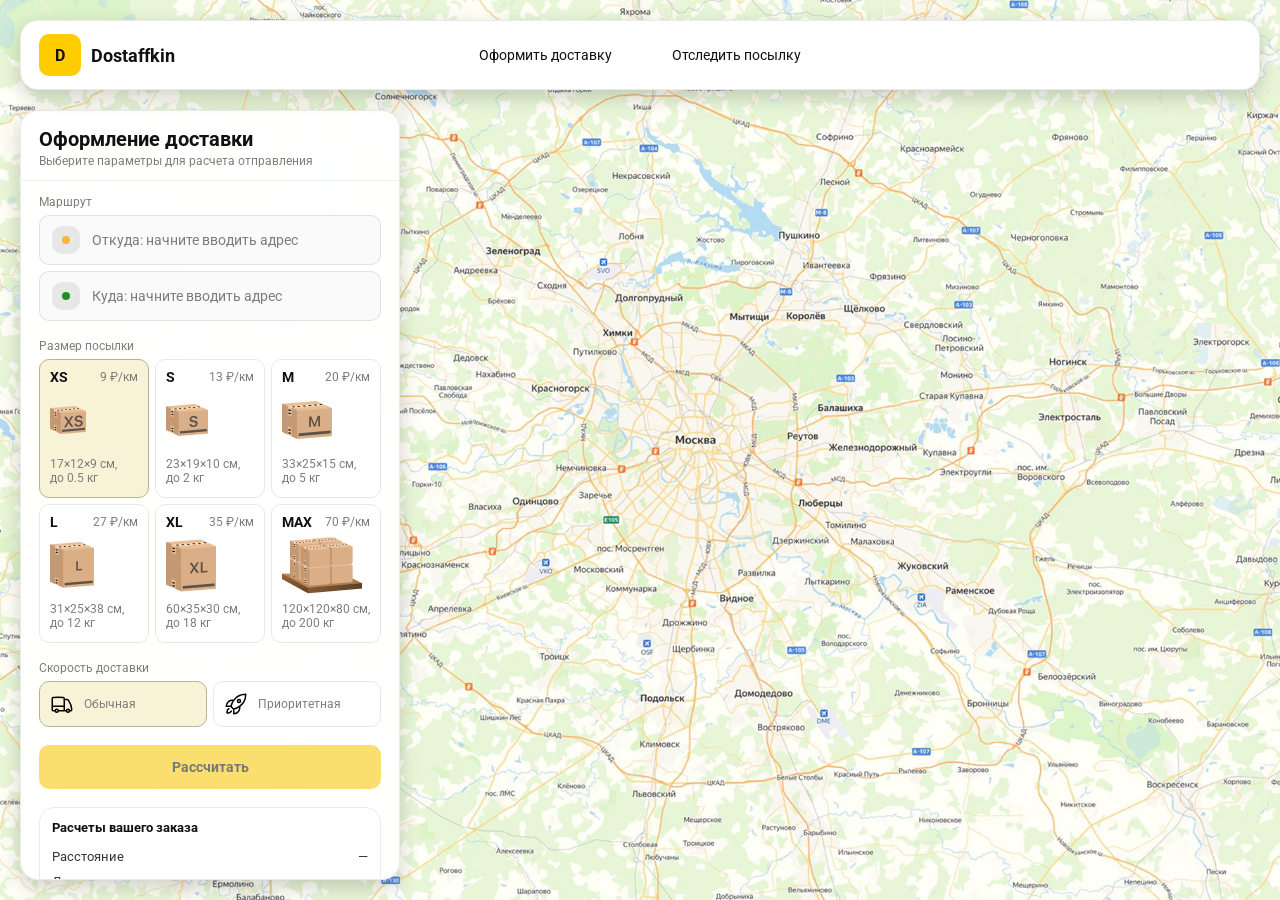
==== order.html @ 81bfd76e "feat: add order and track pages" ====
<!doctype html>
<html lang="ru">

<head>
    <meta charset="utf-8" />
    <meta name="viewport" content="width=device-width,initial-scale=1,maximum-scale=1,user-scalable=0" />
    <title>Оформление доставки</title>

    <link rel="stylesheet" href="styles/base.css" />
    <link rel="stylesheet" href="styles/base_adaptive.css" />

    <link rel="stylesheet" href="styles/order.css" />
    <link rel="stylesheet" href="styles/order_adaptive.css" />
</head>

<body>

    <div id="map"></div>

    <header class="header">
        <a class="header-brand" href="./index.html">
            <div class="header-logo">D</div>
            <div class="header-title">Dostaffkin</div>
        </a>
        <nav class="header-menu">
            <a class="header-link" href="#">Оформить <span>доставку</span></a>
            <a class="header-link" href="./track.html">Отследить <span>посылку</span></a>
        </nav>
    </header>

    <aside class="main" id="sidebar">

        <div class="main-header">
            <div class="main-title">Оформление доставки</div>
            <div class="main-text">Выберите параметры для расчета отправления</div>
        </div>

        <div class="main-content">
            <div class="main-route">
                <div class="main-block-title">Маршрут</div>
                <div class="main-fields">
                    <div class="main-field" id="fromField">
                        <div class="main-pin"></div>
                        <input id="from" placeholder="Откуда: начните вводить адрес" autocomplete="off" />
                        <div class="main-ac" id="fromAc" role="listbox" aria-label="Подсказки адресов"></div>
                    </div>

                    <div class="main-field" id="toField">
                        <div class="main-pin"></div>
                        <input id="to" placeholder="Куда: начните вводить адрес" autocomplete="off" />
                        <div class="main-ac" id="toAc" role="listbox" aria-label="Подсказки адресов"></div>
                    </div>
                </div>
            </div>

            <div class="main-package">
                <div class="main-block-title">Размер посылки</div>

                <div class="main-sizes">
                    <div class="main-size-card is-active" data-value="xs">
                        <div class="main-size-top">
                            <div class="main-size-label">XS</div>
                            <div class="main-size-rate">9 ₽/км</div>
                        </div>
                        <div class="main-size-media">
                            <img src="images/sizes/xs.png" alt="Короб XS" />
                        </div>
                        <div class="main-size-description">17×12×9 см,<br>до 0.5 кг</div>
                    </div>

                    <div class="main-size-card" data-value="s">
                        <div class="main-size-top">
                            <div class="main-size-label">S</div>
                            <div class="main-size-rate">13 ₽/км</div>
                        </div>
                        <div class="main-size-media">
                            <img src="images/sizes/s.png" alt="Короб S" />
                        </div>
                        <div class="main-size-description">23×19×10 см,<br>до 2 кг</div>
                    </div>

                    <div class="main-size-card" data-value="m">
                        <div class="main-size-top">
                            <div class="main-size-label">M</div>
                            <div class="main-size-rate">20 ₽/км</div>
                        </div>
                        <div class="main-size-media">
                            <img src="images/sizes/m.png" alt="Короб M" />
                        </div>
                        <div class="main-size-description">33×25×15 см,<br>до 5 кг</div>
                    </div>

                    <div class="main-size-card" data-value="l">
                        <div class="main-size-top">
                            <div class="main-size-label">L</div>
                            <div class="main-size-rate">27 ₽/км</div>
                        </div>
                        <div class="main-size-media">
                            <img src="images/sizes/l.png" alt="Короб L" />
                        </div>
                        <div class="main-size-description">31×25×38 см,<br>до 12 кг</div>
                    </div>

                    <div class="main-size-card" data-value="xl">
                        <div class="main-size-top">
                            <div class="main-size-label">XL</div>
                            <div class="main-size-rate">35 ₽/км</div>
                        </div>
                        <div class="main-size-media">
                            <img src="images/sizes/xl.png" alt="Короб XL" />
                        </div>
                        <div class="main-size-description">60×35×30 см,<br>до 18 кг</div>
                    </div>

                    <div class="main-size-card" data-value="max">
                        <div class="main-size-top">
                            <div class="main-size-label">MAX</div>
                            <div class="main-size-rate">70 ₽/км</div>
                        </div>
                        <div class="main-size-media main-size-media-palleta">
                            <img src="images/sizes/max.png" alt="Паллета" />
                        </div>
                        <div class="main-size-description">120×120×80 см,<br>до 200 кг</div>
                    </div>
                </div>
            </div>

            <div class="main-speed">
                <div class="main-block-title">Скорость доставки</div>

                <div class="main-speeds">
                    <div class="main-speed-card is-active" data-value="regular">
                        <img class="main-speed-media" src="images/icons/regular.svg" alt="Regular" />
                        <div class="main-speed-description">Обычная</div>
                    </div>
                    <div class="main-speed-card" data-value="fast">
                        <img class="main-speed-media" src="images/icons/fast.svg" alt="Fast" />
                        <div class="main-speed-description">Приоритетная</div>
                    </div>

                </div>
            </div>

            <div class="main-calculate-block">
                <button id="calc" class="button calculate-button" type="button" disabled>Рассчитать</button>
            </div>

            <div class="main-result" id="result">
                <div class="main-result-title">Расчеты вашего заказа</div>
                <div class="main-result-lines">
                    <div class="main-result-line"><span>Расстояние</span><span id="distanceValue">—</span></div>
                    <div class="main-result-line"><span>Доставим через</span><span id="durationValue">—</span></div>
                    <div class="main-result-line"><span>Тариф</span><span id="rateValue">—</span></div>
                </div>
                <div class="main-price">
                    <div class="main-price-label">Итого</div>
                    <div class="main-price-value" id="totalValue">—</div>
                </div>
            </div>

            <div class="main-order-box">
                <div class="main-order-form" id="orderForm">
                    <div class="main-order-title">Оформление доставки</div>
                    <div class="main-block-info-row">
                        <div class="main-block-title">Контакты</div>
                        <div class="order-fields">
                            <div class="main-field">
                                <input id="customerName" placeholder="Ваше имя" autocomplete="off" />
                            </div>
                            <div class="main-field">
                                <input id="customerPhone" placeholder="Ваш телефон" autocomplete="off"
                                    inputmode="tel" />
                            </div>
                        </div>
                    </div>
                    <div class="main-block-info-row extra-info">
                        <div class="main-block-title">Дополнительная информация</div>
                        <div class="main-field textarea">
                            <textarea id="comment" placeholder="Детали доставки и комментарии"></textarea>
                        </div>
                    </div>
                    <button id="submit" class="button main-submit-request" type="button" disabled>Отправить
                        заявку
                    </button>
                </div>

                <div class="main-order-success" id="orderSuccess">
                    <div class="main-success-icon">✓</div>
                    <div class="main-success-title">Заявка отправлена!</div>
                    <div class="main-success-title">Номер отправления – <span id="orderId"></span></div>
                    <div class="main-success-subtitle">Мы скоро свяжемся с вами</div>
                </div>
            </div>

        </div>

    </aside>
</body>

</html>
---- styles/base.css ----
*, *::before, *::after {
    box-sizing: border-box;
}

@font-face {
    font-family: "Roboto";
    src: url("../fonts/Roboto-Regular.ttf");
    font-weight: normal;
}

@font-face {
    font-family: "Roboto";
    src: url("../fonts/Roboto-Bold.ttf");
    font-weight: bold;
}

@font-face {
    font-family: "Roboto";
    src: url("../fonts/Roboto-Medium.ttf");
    font-weight: 500;
}

html, body {
    margin: 0;
    color: #111111;
    font-family: "Roboto", sans-serif;
}

body {
    background: #FDFDFD;
}

.header {
    border-radius: 18px;
    box-shadow: 0 7px 20px 0 #0000002E;
    backdrop-filter: blur(10px);
    background: #ffffff;
    left: 20px;
    border: 1px solid rgba(0, 0, 0, 0.08);
    position: fixed;
    right: 20px;
    top: 20px;
    padding: 14px 18px;
    height: 70px;
    display: flex;
    align-items: center;
    z-index: 6;
}

.header-brand {
    display: flex;
    align-items: center;
    text-decoration: none;
    gap: 10px;
}

.header-logo {
    width: 42px;
    height: 42px;
    border-radius: 10px;
    background: #FFCC00;
    display: grid;
    place-items: center;
    font-weight: bold;
    color: #111;
}

.header-title {
    font-size: 18px;
    font-weight: bold;
    color: #111111;
    text-decoration: none;
}

.header-menu {
    display: flex;
    align-items: center;
    gap: 60px;
    margin: 0;
    position: absolute;
    left: 50%;
    transform: translateX(-50%);
}

.header-link {
    font-size: 14px;
    color: #111111;
    text-decoration: none;
}

.button {
    border: 0;
    outline: none;
    height: 44px;
    border-radius: 10px;
    font-size: 14px;
    font-weight: bold;
    cursor: pointer;
    font-family: inherit;
    transition: transform .08s ease, opacity .12s ease;
    background: #DC6133;
    color: #111111;
    text-align: center;
    text-decoration: none;
}

.button:hover {
    background-color: #E5BC19;
}

.button:disabled {
    cursor: not-allowed;
    background-color: #FADE6E;
    color: #787878;
    transform: none;
}

.button.button-white {
    background: #ffffff;
    border: 1px solid #111111;
}

.button.button-white:hover {
    background: rgb(241 241 241);
}

.main-field {
    display: flex;
    align-items: center;
    margin-top: 6px;
    gap: 10px;
    border: 1px solid #1111111A;
    background: #FAFAFA;
    border-radius: 10px;
    padding: 10px 12px;
    position: relative;
    box-sizing: border-box;
    height: 50px;
}

.main-field.textarea {
    height: auto;
}

.main-pin {
    width: 28px;
    height: 28px;
    border-radius: 10px;
    background: rgba(17, 17, 17, 0.08);
    display: grid;
    place-items: center;
    flex: 0 0 auto;
    position: relative;
}

.main-pin::before {
    content: "";
    width: 8px;
    height: 8px;
    border-radius: 999px;
    background: orange;
    opacity: .75;
    display: block;
}

.main-field:last-child .main-pin::before {
    background: green;
    opacity: .85;
}

input, textarea {
    width: 100%;
    border: 0;
    outline: none;
    background: transparent;
    font-size: 14px;
    color: #111111;
    font-family: inherit;
}

textarea {
    resize: vertical;
    min-height: 72px;
    padding: 2px 0;
}

input::placeholder, textarea::placeholder {
    color: #7C7C7C;
}

.main-field:focus-within {
    border-color: rgba(0, 0, 0, 0.20);
    box-shadow: 0 0 0 4px rgba(255, 204, 0, 0.35);
    background: rgba(255, 255, 255, 0.75);
}
---- styles/base_adaptive.css ----
@media (max-width: 767px) {
    .header {
        left: 10px;
        right: 10px;
        top: 10px;
    }

    .header-link span {
        display: none;
    }

    .header-menu {
        gap: 20px;
        justify-content: flex-start;
        margin: 0 0 0 30px;
        position: static;
        transform: none;
    }
}

@media (max-width: 420px) {
    .header-title {
        display: none;
    }
}

@media (max-width: 374px) {
    .header-menu {
        gap: 10px;
        margin: 0 0 0 10px;
    }
}
---- styles/order.css ----
#map {
    background-image: url("../images/order-bg.png");
    background-size: cover;
    position: fixed;
    inset: 0;
}

.main {
    border-radius: 18px;
    box-shadow: 0 7px 20px 0 #0000002E;
    backdrop-filter: blur(10px);
    background: rgba(255, 255, 255, 0.96);
    left: 20px;
    border: 1px solid rgba(0, 0, 0, 0.08);
    position: fixed;
    top: 110px;
    bottom: 20px;
    width: 380px;
    display: flex;
    flex-direction: column;
    overflow: hidden;
    z-index: 5;
}

.main-header {
    padding: 18px 18px 12px 18px;
    border-bottom: 1px solid rgba(0, 0, 0, 0.06);
    display: flex;
    flex-direction: column;
}

.main-title {
    font-size: 20px;
    line-height: 100%;
    font-weight: bold;
}

.main-text {
    font-size: 12px;
    margin-top: 5px;
    color: #7C7C7C;
}

.main-content {
    padding: 14px 18px 18px 18px;
    overflow: auto;
    scrollbar-width: none;
    display: flex;
    flex-direction: column;
    gap: 18px;
    flex: 1;
}

.main-block-title {
    font-size: 12px;
    color: #7C7C7C;
}

.main-route .main-block-title,
.main-package .main-block-title {
    margin-bottom: 6px;
}

.main-sizes {
    display: grid;
    gap: 6px;
    grid-template-columns: repeat(3, 1fr);
}

.main-size-card {
    border: 1px solid #E8E8E7;
    background: #FFFFFF;
    border-radius: 10px;
    padding: 10px;
    cursor: pointer;
    user-select: none;
    transition: transform .08s ease, border-color .12s ease, background .12s ease;
    min-height: 139px;
}

.main-size-card:hover {
    transform: translateY(-1px);
}

.main-size-card.is-active {
    background-color: #F8F2D6;
    border-color: #B7B196;
}

.main-size-top {
    display: flex;
    align-items: center;
    justify-content: space-between;
}

.main-size-label {
    font-weight: bold;
    font-size: 14px;
    color: #111111;
    line-height: 100%;
}

.main-size-rate {
    font-size: 12px;
    color: #7C7C7C;
    line-height: 100%;
}

.main-size-media {
    margin-top: 8px;
    height: 57px;
}

.main-size-description {
    margin-top: 8px;
    font-size: 12px;
    color: #7C7C7C;
    line-height: 1.2;
}

.calculate-button {
    width: 100%;
}

.main-result {
    border: 1px solid rgba(0, 0, 0, 0.08);
    background: rgba(255, 255, 255, 0.75);
    border-radius: 16px;
    padding: 12px;
    line-height: 1.25;
}

.main-result-title {
    font-weight: bold;
    font-size: 13px;
    color: #111111;
    margin-bottom: 13px;
}

.main-result-lines {
    gap: 8px;
    display: flex;
    flex-direction: column;
}

.main-result-line {
    font-size: 13px;
    color: rgba(17, 17, 17, 0.85);
    display: flex;
    justify-content: space-between;
}

.main-price {
    margin-top: 18px;
    padding-top: 10px;
    border-top: 1px dashed rgba(0, 0, 0, 0.12);
    display: flex;
    align-items: baseline;
    justify-content: space-between;
}

.main-price-label {
    font-size: 12px;
    color: rgba(17, 17, 17, 0.55);
}

.main-price-value {
    font-size: 20px;
    font-weight: bold;
    color: #111111;
    letter-spacing: -0.3px;
}

.main-order-box {
    background: #ffffff;
    border: 1px solid #E8E8E7;
    border-radius: 10px;
    padding: 12px;
}

.main-order-title {
    margin-bottom: 8px;
    font-weight: bold;
    font-size: 14px;
    color: #111111;
}

.main-block-info {
    display: flex;
    flex-direction: column;
    gap: 6px;
}

.order-fields {
    display: grid;
    grid-template-columns: 1fr 1fr;
    column-gap: 10px;
    margin-top: 6px;
}

.main-block-info-row.extra-info {
    display: block;
    margin-top: 13px;
}

.main-submit-request {
    width: 100%;
    margin-top: 6px;
}

.main-order-success {
    display: none;
    text-align: center;
    padding: 22px 12px;
    gap: 12px;
}

.main-order-success.is-visible {
    display: flex;
    flex-direction: column;
    align-items: center;
}

.main-success-icon {
    width: 56px;
    height: 56px;
    border-radius: 50%;
    background: #16a34a;
    color: #ffffff;
    display: grid;
    place-items: center;
    font-size: 30px;
}

.main-success-title {
    font-size: 14px;
    font-weight: bold;
    color: #111111;
}

.main-success-subtitle {
    font-size: 12px;
    color: rgba(17, 17, 17, 0.55);
    line-height: 1.3;
}

.main-speed .main-block-title {
    margin-bottom: 6px;
}

.main-speeds {
    display: grid;
    gap: 6px;
    grid-template-columns: repeat(2, 1fr);
}

.main-speed-card {
    border: 1px solid #E8E8E7;
    background: #FFFFFF;
    border-radius: 10px;
    padding: 10px;
    cursor: pointer;
    user-select: none;
    transition: transform .08s ease, border-color .12s ease, background .12s ease;
    display: flex;
    align-items: center;
    gap: 10px;
}

.main-speed-card:hover {
    transform: translateY(-1px);
}

.main-speed-card.is-active {
    background-color: #F8F2D6;
    border-color: #B7B196;
}

.main-speed-description {
    font-size: 12px;
    color: #7C7C7C;
    line-height: 1.2;
}
---- styles/order_adaptive.css ----
@media (max-width: 767px) {
    .main {
        left: 10px;
        right: 10px;
        top: 50%;
        bottom: 12px;
        width: auto;
        max-width: none;
    }
}

@media (max-width: 420px) {
    .main-sizes {
        grid-template-columns: repeat(2, 1fr);
    }
}
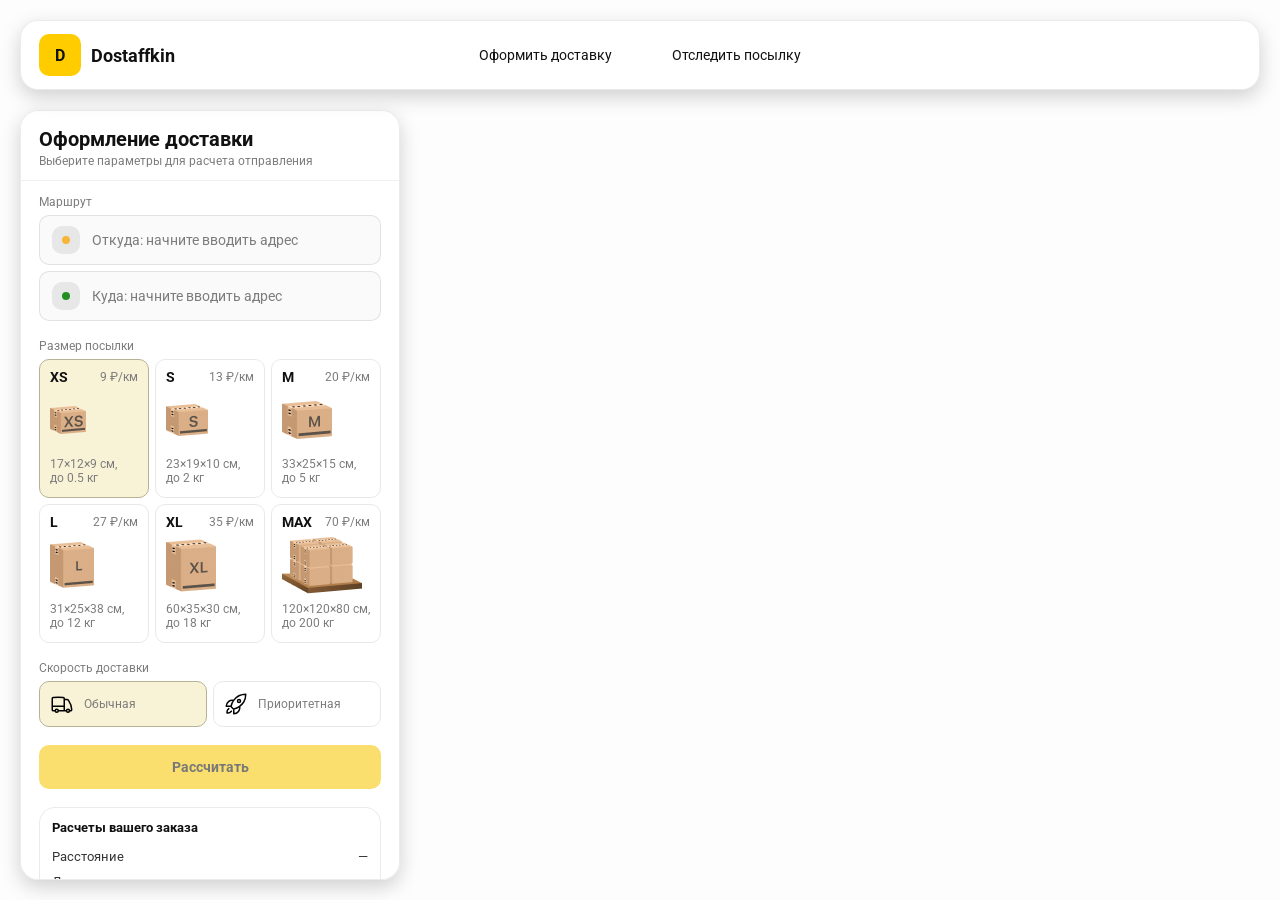
==== commit 5be1d7ba: "feat: add java script code for front" ====
--- a/order.html
+++ b/order.html
@@ -11,6 +11,8 @@
 
     <link rel="stylesheet" href="styles/order.css" />
     <link rel="stylesheet" href="styles/order_adaptive.css" />
+
+    <script src="https://api-maps.yandex.ru/2.1/?lang=ru_RU&apikey=2f3e536b-346d-4500-8c23-6933c6b5b1ba&suggest_apikey=f9b94520-c6e2-4ec6-ab2f-d0bc303a9689" type="text/javascript"></script>
 </head>
 
 <body>
@@ -195,6 +197,8 @@
         </div>
 
     </aside>
+
+    <script src="./scripts/order.js"></script>
 </body>
 
 </html>
--- a/styles/order.css
+++ b/styles/order.css
@@ -1,6 +1,4 @@
 #map {
-    background-image: url("../images/order-bg.png");
-    background-size: cover;
     position: fixed;
     inset: 0;
 }
